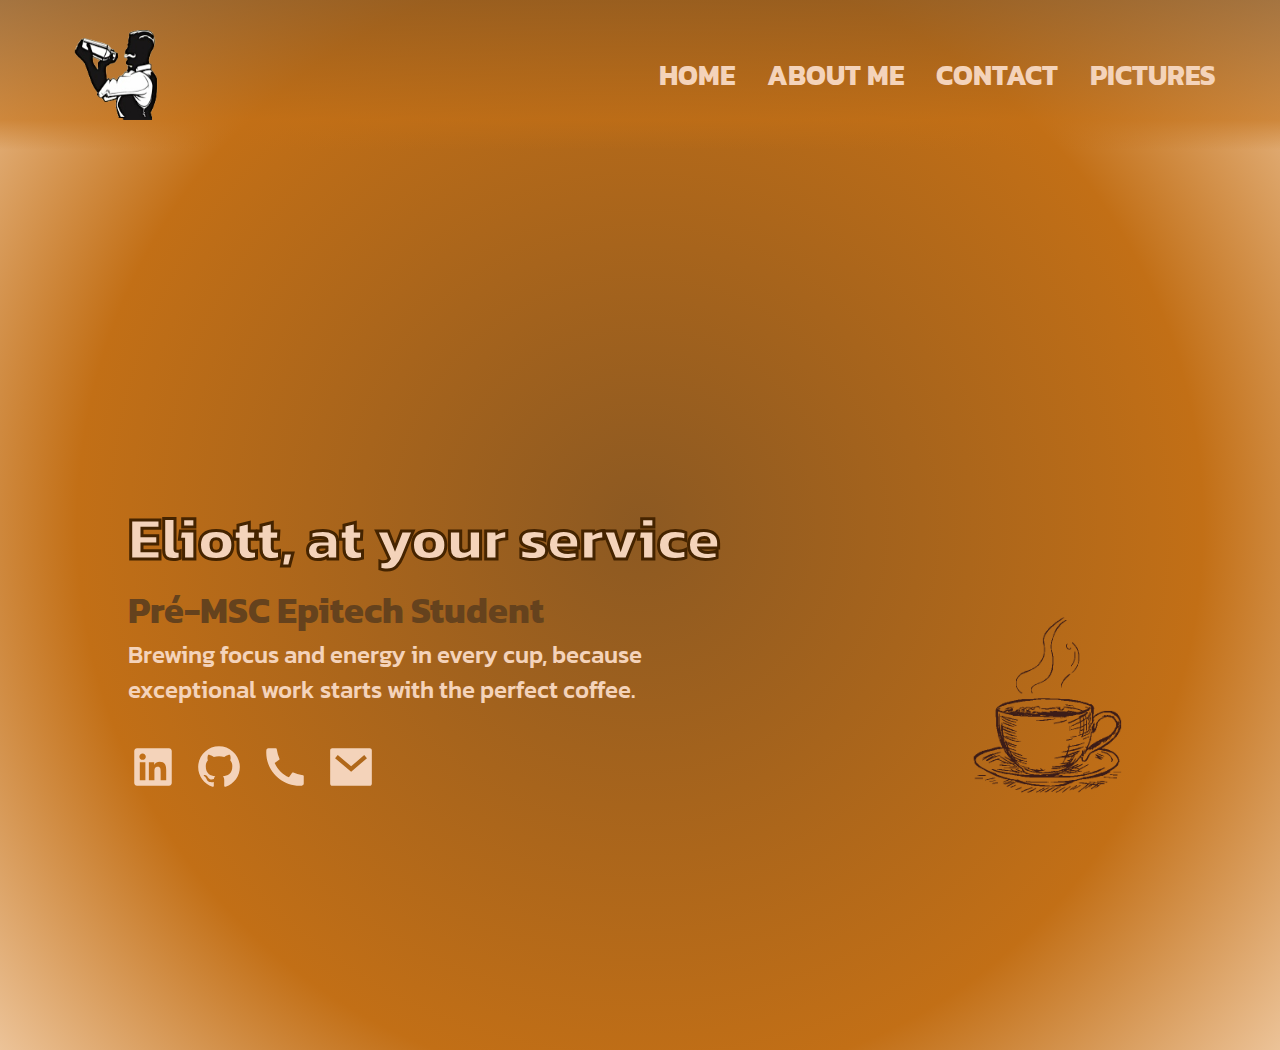
==== index.html @ e10200f8 "Digital resume" ====
<!DOCTYPE html>
<html lang="en">
<head>
    <meta charset="UTF-8">
    <meta name="viewport" content="width=device-width, initial-scale=1.0">
    <title>Homepage </title>
    <link href="https://fonts.googleapis.com/css2?family=Kanit:ital,wght@0,100;0,200;0,300;0,400;0,500;0,600;0,700;0,800;0,900;1,100;1,200;1,300;1,400;1,500;1,600;1,700;1,800;1,900&display=swap" rel="stylesheet">
    <link rel="apple-touch-icon" sizes="180x180" href="/image/favicon_io/apple-touch-icon.png">
    <link rel="icon" type="image/png" sizes="32x32" href="/image/favicon_io/favicon-32x32.png">
    <link rel="icon" type="image/png" sizes="16x16" href="/image/favicon_io/favicon-16x16.png">
    <link rel="manifest" href="/site.webmanifest">
    <link rel="stylesheet" href="style.css">
    <style>
    </style>
</head>
<body>
    <header class="header">
            <a href="index.html"><img src="/image/bwbartender.png" alt="bartender" class="logo"></a>

        <nav class="link">
            <a href="/index.html"><li><b>HOME</b></li></a>
            <a href="/aboutme.html"><li><b>ABOUT ME</b></li></a>
            <a href="contact.html"><li><b>CONTACT</b></li></a>
            <a href="/pictures.html"><li><b>PICTURES</b></li></a>
        </nav>

        <img src="/image/menu-btn.png" alt="Menu" class="hamburger">
    </header>

    <section class="homepage">

        <div class="homecontent">
            <h1 id="title">Eliott, at your service </h1>
            <h3>Pré-MSC Epitech Student</h3>
            <p>Brewing focus and energy in every cup, because exceptional work starts with the perfect coffee.</p>
        </div>  
        
        <div class="icon">
            <a href="https://linkedin.com/in/eliottduhau"><svg xmlns="http://www.w3.org/2000/svg" viewBox="0 0 24 24" width="50" height="50" fill="rgba(244, 211, 186,1)"><path d="M18.3362 18.339H15.6707V14.1622C15.6707 13.1662 15.6505 11.8845 14.2817 11.8845C12.892 11.8845 12.6797 12.9683 12.6797 14.0887V18.339H10.0142V9.75H12.5747V10.9207H12.6092C12.967 10.2457 13.837 9.53325 15.1367 9.53325C17.8375 9.53325 18.337 11.3108 18.337 13.6245V18.339H18.3362ZM7.00373 8.57475C6.14573 8.57475 5.45648 7.88025 5.45648 7.026C5.45648 6.1725 6.14648 5.47875 7.00373 5.47875C7.85873 5.47875 8.55173 6.1725 8.55173 7.026C8.55173 7.88025 7.85798 8.57475 7.00373 8.57475ZM8.34023 18.339H5.66723V9.75H8.34023V18.339ZM19.6697 3H4.32923C3.59498 3 3.00098 3.5805 3.00098 4.29675V19.7033C3.00098 20.4202 3.59498 21 4.32923 21H19.6675C20.401 21 21.001 20.4202 21.001 19.7033V4.29675C21.001 3.5805 20.401 3 19.6675 3H19.6697Z"></path></svg>
            </a>
            <a href="https://github.com/EliottDUHAU"><svg xmlns="http://www.w3.org/2000/svg" viewBox="0 0 24 24" width="50" height="50" fill="rgba(244, 211, 186,1)"><path d="M12.001 2C6.47598 2 2.00098 6.475 2.00098 12C2.00098 16.425 4.86348 20.1625 8.83848 21.4875C9.33848 21.575 9.52598 21.275 9.52598 21.0125C9.52598 20.775 9.51348 19.9875 9.51348 19.15C7.00098 19.6125 6.35098 18.5375 6.15098 17.975C6.03848 17.6875 5.55098 16.8 5.12598 16.5625C4.77598 16.375 4.27598 15.9125 5.11348 15.9C5.90098 15.8875 6.46348 16.625 6.65098 16.925C7.55098 18.4375 8.98848 18.0125 9.56348 17.75C9.65098 17.1 9.91348 16.6625 10.201 16.4125C7.97598 16.1625 5.65098 15.3 5.65098 11.475C5.65098 10.3875 6.03848 9.4875 6.67598 8.7875C6.57598 8.5375 6.22598 7.5125 6.77598 6.1375C6.77598 6.1375 7.61348 5.875 9.52598 7.1625C10.326 6.9375 11.176 6.825 12.026 6.825C12.876 6.825 13.726 6.9375 14.526 7.1625C16.4385 5.8625 17.276 6.1375 17.276 6.1375C17.826 7.5125 17.476 8.5375 17.376 8.7875C18.0135 9.4875 18.401 10.375 18.401 11.475C18.401 15.3125 16.0635 16.1625 13.8385 16.4125C14.201 16.725 14.5135 17.325 14.5135 18.2625C14.5135 19.6 14.501 20.675 14.501 21.0125C14.501 21.275 14.6885 21.5875 15.1885 21.4875C19.259 20.1133 21.9999 16.2963 22.001 12C22.001 6.475 17.526 2 12.001 2Z"></path></svg>
            </a>
            <a href="tel:+33783627378"><svg xmlns="http://www.w3.org/2000/svg" viewBox="0 0 24 24" width="50" height="50" fill="rgba(244, 211, 186,1)"><path d="M21 16.42V19.9561C21 20.4811 20.5941 20.9167 20.0705 20.9537C19.6331 20.9846 19.2763 21 19 21C10.1634 21 3 13.8366 3 5C3 4.72371 3.01545 4.36687 3.04635 3.9295C3.08337 3.40588 3.51894 3 4.04386 3H7.5801C7.83678 3 8.05176 3.19442 8.07753 3.4498C8.10067 3.67907 8.12218 3.86314 8.14207 4.00202C8.34435 5.41472 8.75753 6.75936 9.3487 8.00303C9.44359 8.20265 9.38171 8.44159 9.20185 8.57006L7.04355 10.1118C8.35752 13.1811 10.8189 15.6425 13.8882 16.9565L15.4271 14.8019C15.5572 14.6199 15.799 14.5573 16.001 14.6532C17.2446 15.2439 18.5891 15.6566 20.0016 15.8584C20.1396 15.8782 20.3225 15.8995 20.5502 15.9225C20.8056 15.9483 21 16.1633 21 16.42Z"></path></svg>
            </a>
            <a href="mailto:eliott.duhau@epitech.eu"><svg xmlns="http://www.w3.org/2000/svg" viewBox="0 0 24 24" width="50" height="50" fill="rgba(244, 211, 186,1)"><path d="M3 3H21C21.5523 3 22 3.44772 22 4V20C22 20.5523 21.5523 21 21 21H3C2.44772 21 2 20.5523 2 20V4C2 3.44772 2.44772 3 3 3ZM12.0606 11.6829L5.64722 6.2377L4.35278 7.7623L12.0731 14.3171L19.6544 7.75616L18.3456 6.24384L12.0606 11.6829Z"></path></svg>
            </a>
        </div>

        <div class="coffee">
            <img src="/image/coffee gif.gif" alt="">
        </div>
    </section>

</body>

    <script>
        const menuHamburger = document.querySelector(".hamburger")
        const navLinks = document.querySelector(".link")

        menuHamburger.addEventListener('click',()=>{
        navLinks.classList.toggle('mobile-menu')
        })
    </script>

</html>
---- style.css ----
*{
    margin: 0;
    padding: 0;
    box-sizing: border-box;
    font-family: 'kanit';
    font-weight: bold;
    color: rgb(244, 211, 186);
}

body{
    background: rgb(140,89,34);
    background: -moz-radial-gradient(circle, rgba(140,89,34,1) 0%, rgba(194,111,22,1) 68%, rgba(236,195,152,1) 100%);
    background: -webkit-radial-gradient(circle, rgba(140,89,34,1) 0%, rgba(194,111,22,1) 68%, rgba(236,195,152,1) 100%);
    background: radial-gradient(circle, rgba(140,89,34,1) 0%, rgba(194,111,22,1) 68%, rgba(236,195,152,1) 100%);
    filter: progid:DXImageTransform.Microsoft.gradient(startColorstr="#8c5922",endColorstr="#ecc398",GradientType=1);
}

.header {
    top: 0;
    width: 100%;
    padding: 20px 5%;
    background: rgb(140,89,34);
    background: -moz-linear-gradient(180deg, rgba(140,89,34,0.7429096638655462) 0%, rgba(194,111,22,0.6000525210084033) 80%, rgba(236,195,152,0) 100%);
    background: -webkit-linear-gradient(180deg, rgba(140,89,34,0.7429096638655462) 0%, rgba(194,111,22,0.6000525210084033) 80%, rgba(236,195,152,0) 100%);
    background: linear-gradient(180deg, rgba(140,89,34,0.7429096638655462) 0%, rgba(194,111,22,0.6000525210084033) 80%, rgba(236,195,152,0) 100%);
    filter: progid:DXImageTransform.Microsoft.gradient(startColorstr="#8c5922",endColorstr="#ecc398",GradientType=1);
    display: flex;
    justify-content: space-between;
    align-items: center;
}

.logo{
    display: flex;
    padding: 10px;
    height: 110px;
}

.link a{
    text-decoration: none;
    font-family: 'kanit';
    font-weight: bold;
    font-size: 28px;
    color: rgb(244, 211, 186,1);
}

.link{
    display: flex;
    align-items: center;
    gap: 2rem;
    list-style: none;
    justify-content: space-between;
}

.homepage {
    height: 100vh;
    display: flex;
    align-items: center;
    padding: 20px 10%;
}

.homecontent{
    max-width: 600px;
}

.homecontent h1{
    font-size: 60px;
    font-weight: 700;
    -webkit-text-stroke: 3px rgb(69, 36, 0);
    -webkit-animation: fill 2s infinite alternate;
}

@-webkit-keyframes fill {
    from { -webkit-text-fill-color: rgba(140,89,34,1); }
    to { -webkit-text-fill-color: rgb(244, 211, 186,1); }
  }

.homecontent h3{
    font-size: 36px;
    font-weight: 700;
    color: rgb(101, 66, 29);
}

.homecontent p{
    font-size: 24px;
    font-weight: 500;
}

.icon{
    position: absolute;
    bottom: 12%;
    display: flex;
    gap: 1rem;
}

.icon a{
    display: inline-flex;
    text-decoration: none;
}

.coffee{
    position: absolute;
    bottom: 10%;
    display: flex;
    height: 200px;
    right: 10%;
}

.link.mobile-menu {
    display: flex;
}

.hamburger {
    display: none;
}
@media screen and (max-width: 768px){
    header{
        padding: 0;
        margin: 0;
    }

    .logo{
        display: flex;
        padding: 10px;
    }

    .homecontent p{
        text-align: justify;
    }

    .coffee{
        display: none;
    }

    .hamburger{
        display: block;
        position: absolute;
        right: 60px;
        height: 70px;
        width: 80px;
        padding-right: 10px;
    }

    .link{
        position: absolute;
        display: flex;
        flex-direction: column;
        background-color: rgba(0, 0, 0, 0.418);
        backdrop-filter: blur(15px);
        width: 100%;
        height: 100vh;
        justify-content: center;
        align-items: center;
        right: 0;
        top: 0;
        gap: 2rem;
        font-size: 2em;
        margin-left: -100%;
        display: none;
    }
    .link.mobile-menu{
        margin-right: 0;
        margin-top: 0;
    }
}

@media screen and (max-width: 500px){
    .homecontent h1 {
        font-size: 40px;
        -webkit-text-stroke: 2px rgb(69, 36, 0);
    }

    .homecontent h3 {
        font-size: 24px;
    }

    .homecontent p {
        font-size: 18px;
    }

    .icon {
        position: absolute;
        bottom: 8%;
        left: 0;
        right: 0;
        margin: 0 auto;
        display: flex;
        justify-content: center;
        gap: 0.5rem;
    }
}
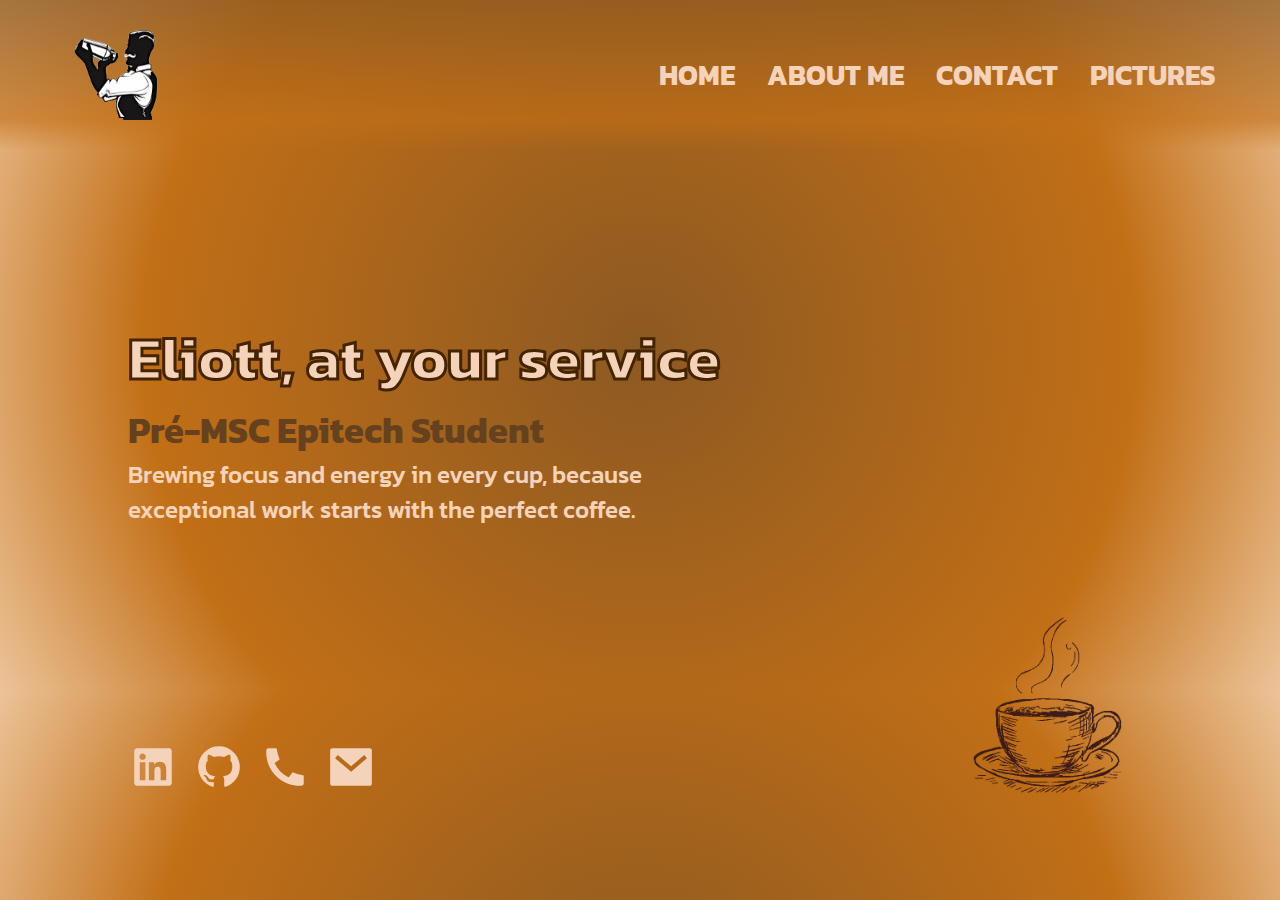
==== commit af7cade7: "resume" ====
--- a/index.html
+++ b/index.html
@@ -5,9 +5,9 @@
     <meta name="viewport" content="width=device-width, initial-scale=1.0">
     <title>Homepage </title>
     <link href="https://fonts.googleapis.com/css2?family=Kanit:ital,wght@0,100;0,200;0,300;0,400;0,500;0,600;0,700;0,800;0,900;1,100;1,200;1,300;1,400;1,500;1,600;1,700;1,800;1,900&display=swap" rel="stylesheet">
-    <link rel="apple-touch-icon" sizes="180x180" href="/image/favicon_io/apple-touch-icon.png">
-    <link rel="icon" type="image/png" sizes="32x32" href="/image/favicon_io/favicon-32x32.png">
-    <link rel="icon" type="image/png" sizes="16x16" href="/image/favicon_io/favicon-16x16.png">
+    <link rel="apple-touch-icon" sizes="180x180" href="image/favicon_io/apple-touch-icon.png">
+    <link rel="icon" type="image/png" sizes="32x32" href="image/favicon_io/favicon-32x32.png">
+    <link rel="icon" type="image/png" sizes="16x16" href="image/favicon_io/favicon-16x16.png">
     <link rel="manifest" href="/site.webmanifest">
     <link rel="stylesheet" href="style.css">
     <style>
@@ -15,16 +15,16 @@
 </head>
 <body>
     <header class="header">
-            <a href="index.html"><img src="/image/bwbartender.png" alt="bartender" class="logo"></a>
+            <a href="index.html"><img src="image/bwbartender.png" alt="bartender" class="logo"></a>
 
         <nav class="link">
-            <a href="/index.html"><li><b>HOME</b></li></a>
-            <a href="/aboutme.html"><li><b>ABOUT ME</b></li></a>
+            <a href="index.html"><li><b>HOME</b></li></a>
+            <a href="aboutme.html"><li><b>ABOUT ME</b></li></a>
             <a href="contact.html"><li><b>CONTACT</b></li></a>
-            <a href="/pictures.html"><li><b>PICTURES</b></li></a>
+            <a href="pictures.html"><li><b>PICTURES</b></li></a>
         </nav>
 
-        <img src="/image/menu-btn.png" alt="Menu" class="hamburger">
+        <img src="image/menu-btn.png" alt="Menu" class="hamburger">
     </header>
 
     <section class="homepage">
--- a/style.css
+++ b/style.css
@@ -53,7 +53,7 @@
 }
 
 .homepage {
-    height: 100vh;
+    height: 60vh;
     display: flex;
     align-items: center;
     padding: 20px 10%;
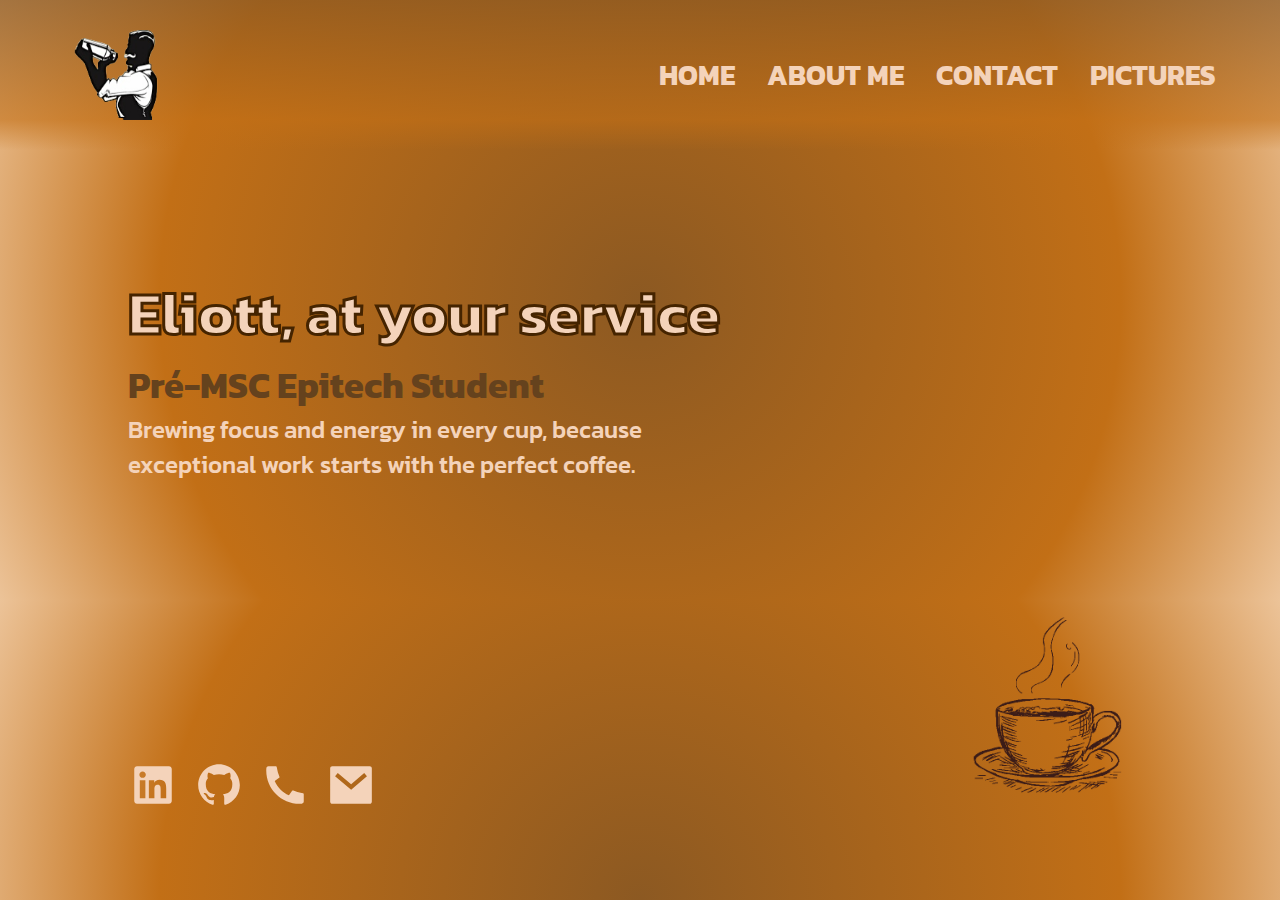
==== commit 7f672c0d: "last changes" ====
--- a/index.html
+++ b/index.html
@@ -47,19 +47,26 @@
         </div>
 
         <div class="coffee">
-            <img src="/image/coffee gif.gif" alt="">
+            <img src="image/coffee gif.gif" alt="">
         </div>
     </section>
 
 </body>
 
     <script>
-        const menuHamburger = document.querySelector(".hamburger")
-        const navLinks = document.querySelector(".link")
+const menuHamburger = document.querySelector(".hamburger");
+const navLinks = document.querySelector(".link");
+const body = document.body; // Get the body element
 
-        menuHamburger.addEventListener('click',()=>{
-        navLinks.classList.toggle('mobile-menu')
-        })
+menuHamburger.addEventListener('click', () => {
+    navLinks.classList.toggle('mobile-menu');
+
+    if (navLinks.classList.contains('mobile-menu')) {
+        body.style.overflow = 'hidden';
+    } else {
+        body.style.overflow = 'auto';
+    }
+});
     </script>
 
 </html>--- a/style.css
+++ b/style.css
@@ -53,7 +53,7 @@
 }
 
 .homepage {
-    height: 60vh;
+    height: 50vh;
     display: flex;
     align-items: center;
     padding: 20px 10%;
@@ -88,7 +88,7 @@
 
 .icon{
     position: absolute;
-    bottom: 12%;
+    bottom: 10%;
     display: flex;
     gap: 1rem;
 }
@@ -145,7 +145,7 @@
         position: absolute;
         display: flex;
         flex-direction: column;
-        background-color: rgba(0, 0, 0, 0.418);
+        background-color: rgba(0, 0, 0, 0.9);
         backdrop-filter: blur(15px);
         width: 100%;
         height: 100vh;
